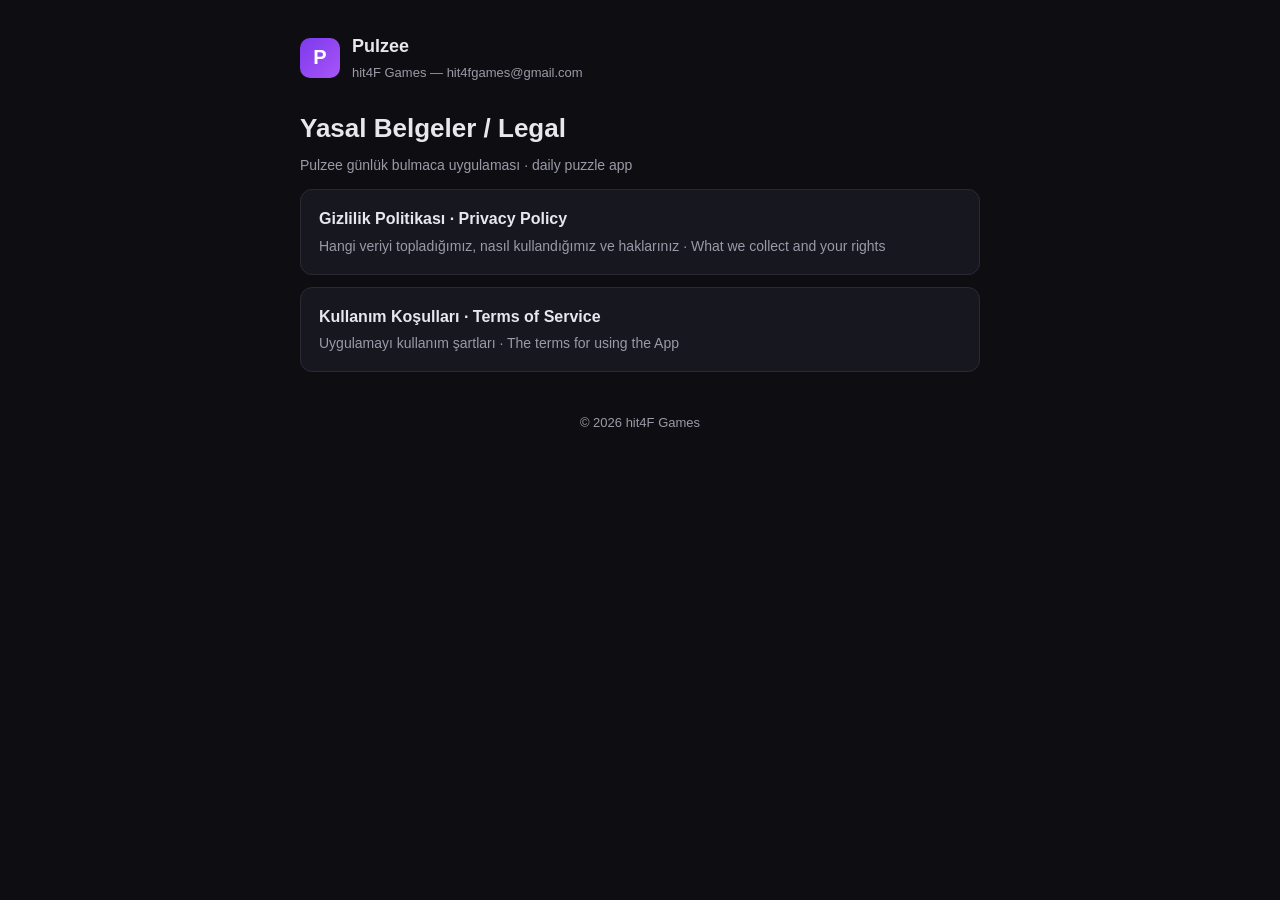
==== index.html @ 7f265274 "Pulzee legal pages (privacy + terms, TR/EN)" ====
<!DOCTYPE html>
<html lang="tr">
<head>
<meta charset="utf-8">
<meta name="viewport" content="width=device-width, initial-scale=1">
<title>Pulzee — Yasal / Legal</title>
<link rel="stylesheet" href="assets/legal.css">
</head>
<body>
<div class="wrap">
  <header class="brand">
    <div class="logo">P</div>
    <div class="name">Pulzee<small>hit4F Games — hit4fgames@gmail.com</small></div>
  </header>

  <h1>Yasal Belgeler / Legal</h1>
  <p class="meta">Pulzee günlük bulmaca uygulaması · daily puzzle app</p>

  <ul class="home-links">
    <li><a href="privacy.html">Gizlilik Politikası · Privacy Policy<span>Hangi veriyi topladığımız, nasıl kullandığımız ve haklarınız · What we collect and your rights</span></a></li>
    <li><a href="terms.html">Kullanım Koşulları · Terms of Service<span>Uygulamayı kullanım şartları · The terms for using the App</span></a></li>
  </ul>

  <footer>© 2026 hit4F Games</footer>
</div>
</body>
</html>
---- assets/legal.css ----
:root {
  --bg: #0e0e12;
  --surface: #17171f;
  --border: #2a2a36;
  --text: #e7e7ee;
  --muted: #9a9aa8;
  --accent: #7c3aed;
}
* { box-sizing: border-box; }
html { -webkit-text-size-adjust: 100%; }
body {
  margin: 0;
  background: var(--bg);
  color: var(--text);
  font-family: -apple-system, BlinkMacSystemFont, "Segoe UI", Roboto, Helvetica, Arial, sans-serif;
  line-height: 1.65;
  font-size: 16px;
}
.wrap { max-width: 720px; margin: 0 auto; padding: 32px 20px 64px; }
header.brand {
  display: flex; align-items: center; gap: 12px; margin-bottom: 24px;
}
header.brand .logo {
  width: 40px; height: 40px; border-radius: 10px;
  background: linear-gradient(135deg, var(--accent), #a855f7);
  display: flex; align-items: center; justify-content: center;
  font-weight: 800; color: #fff; font-size: 20px;
}
header.brand .name { font-weight: 700; font-size: 18px; }
header.brand .name small { display: block; color: var(--muted); font-weight: 400; font-size: 13px; }
.lang-toggle { display: inline-flex; gap: 4px; margin: 8px 0 28px; background: var(--surface); border: 1px solid var(--border); border-radius: 10px; padding: 4px; }
.lang-toggle button {
  border: 0; background: transparent; color: var(--muted); font: inherit; font-weight: 600;
  padding: 6px 16px; border-radius: 7px; cursor: pointer;
}
.lang-toggle button.active { background: var(--accent); color: #fff; }
h1 { font-size: 26px; margin: 0 0 4px; }
h2 { font-size: 19px; margin: 32px 0 8px; }
.meta { color: var(--muted); font-size: 14px; margin: 0 0 8px; }
a { color: #b794f6; }
p { margin: 10px 0; }
ul { margin: 10px 0; padding-left: 22px; }
li { margin: 4px 0; }
.card { background: var(--surface); border: 1px solid var(--border); border-radius: 14px; padding: 20px 22px; }
footer { color: var(--muted); font-size: 13px; margin-top: 40px; text-align: center; }
footer a { color: var(--muted); }
[data-lang]:not(.show) { display: none; }
.home-links { list-style: none; padding: 0; }
.home-links li { margin: 12px 0; }
.home-links a {
  display: block; background: var(--surface); border: 1px solid var(--border);
  border-radius: 12px; padding: 16px 18px; text-decoration: none; color: var(--text); font-weight: 600;
}
.home-links a span { display: block; color: var(--muted); font-weight: 400; font-size: 14px; margin-top: 2px; }
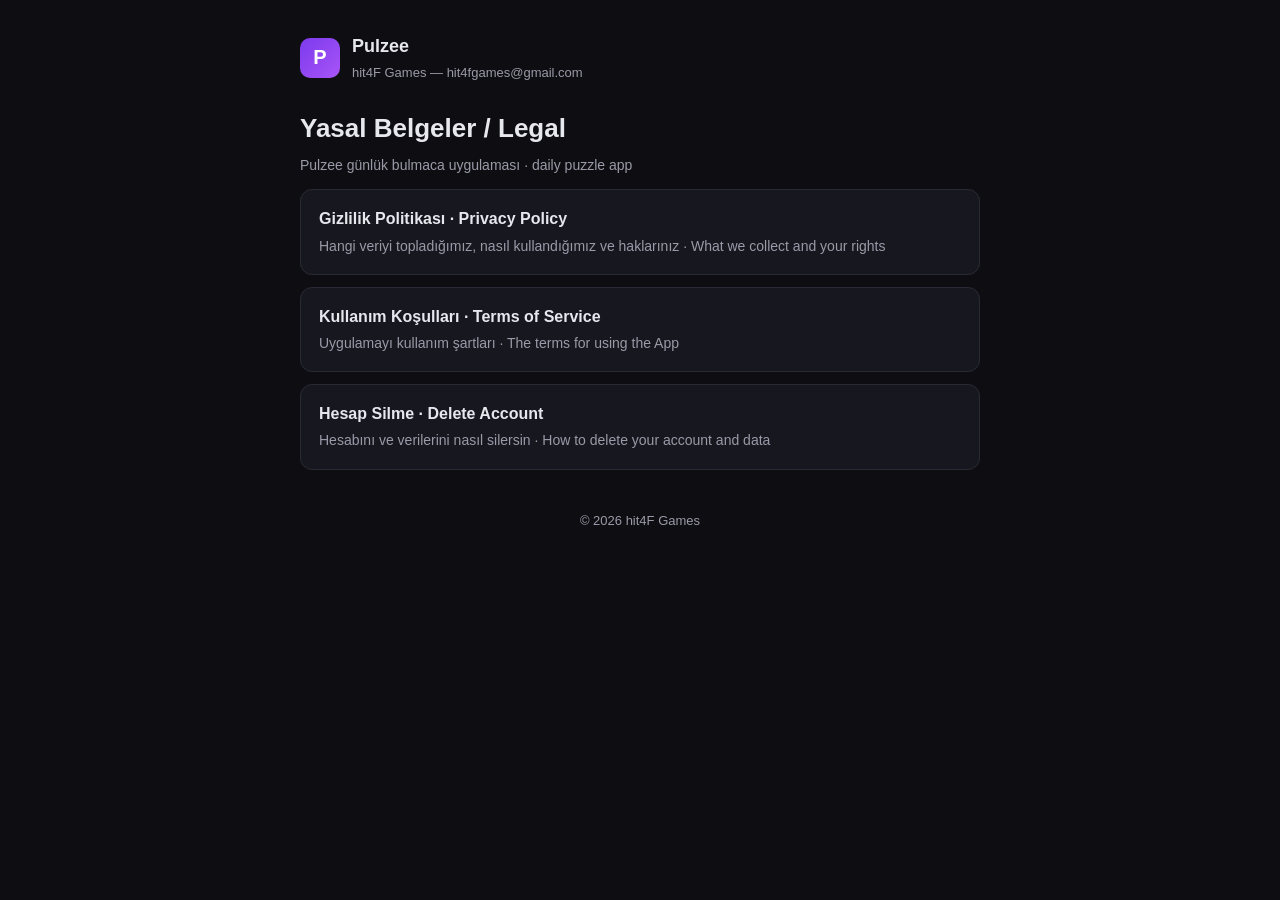
==== commit 662e9310: "Publish current legal pages (16 Sep 2026) Live copies were three months stale (4 July) and delete-ac" ====
--- a/index.html
+++ b/index.html
@@ -19,6 +19,7 @@
   <ul class="home-links">
     <li><a href="privacy.html">Gizlilik Politikası · Privacy Policy<span>Hangi veriyi topladığımız, nasıl kullandığımız ve haklarınız · What we collect and your rights</span></a></li>
     <li><a href="terms.html">Kullanım Koşulları · Terms of Service<span>Uygulamayı kullanım şartları · The terms for using the App</span></a></li>
+    <li><a href="delete-account.html">Hesap Silme · Delete Account<span>Hesabını ve verilerini nasıl silersin · How to delete your account and data</span></a></li>
   </ul>
 
   <footer>© 2026 hit4F Games</footer>
